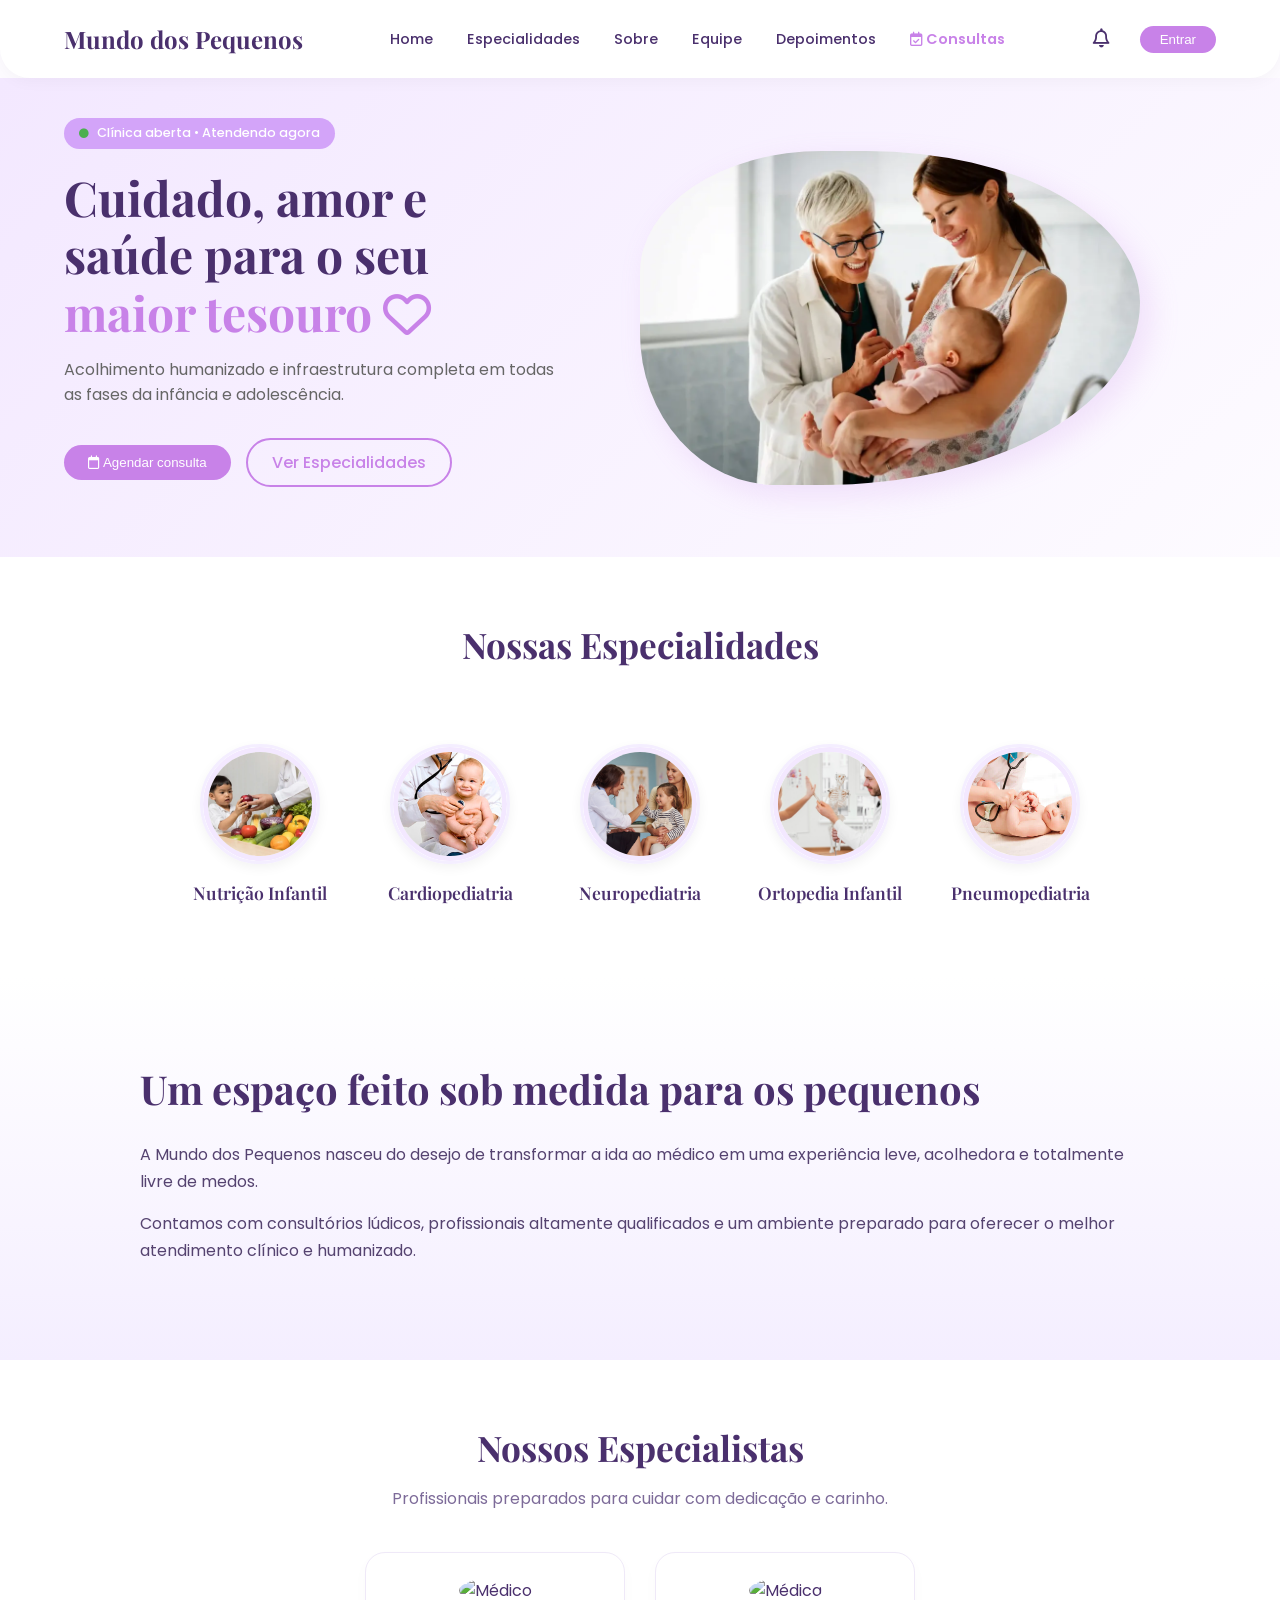
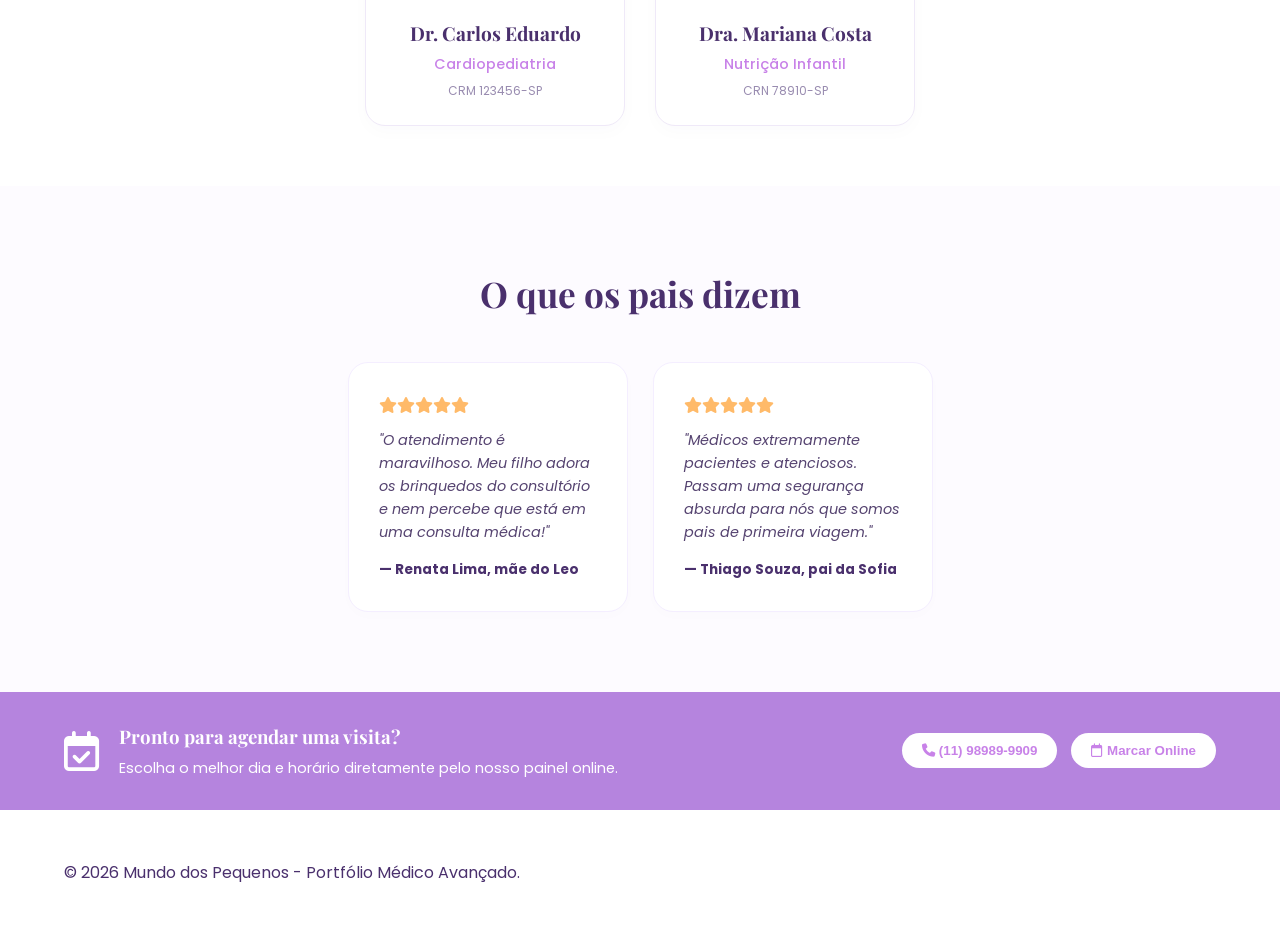
==== index.html @ 8f844f4b "Continuação Continuação do trabalho para teste" ====
<!doctype html>
<html lang="pt-BR">
  <head>
    <meta charset="UTF-8" />
    <meta name="viewport" content="width=device-width, initial-scale=1.0" />
    <title>Mundo dos Pequenos - Clínica Pediátrica</title>

    <link rel="preconnect" href="https://fonts.googleapis.com" />
    <link rel="preconnect" href="https://fonts.gstatic.com" crossorigin />
    <link
      href="https://fonts.googleapis.com/css2?family=Playfair+Display:wght=600;700&family=Poppins:wght=300;400;500;600&display=swap"
      rel="stylesheet"
    />
    <link
      rel="stylesheet"
      href="https://cdnjs.cloudflare.com/ajax/libs/font-awesome/6.4.0/css/all.min.css"
    />

    <script src="https://cdn.jsdelivr.net/npm/sweetalert2@11"></script>

    <link rel="stylesheet" href="css/styles.css" />
  </head>
  <body>
    <div id="authContainer" class="auth-overlay hidden">
      <div class="auth-box">
        <div class="auth-close-btn" id="btnFecharAuth">
          <i class="fa-solid fa-xmark"></i>
        </div>
        <div class="auth-header">
          <h2>Mundo dos Pequenos</h2>
          <p>Escolha seu perfil para continuar:</p>

          <div class="profile-selector">
            <button
              type="button"
              id="btnPerfilPaciente"
              class="btn-profile active"
            >
              <i class="fa-solid fa-user"></i> Paciente
            </button>
            <button type="button" id="btnPerfilMedico" class="btn-profile">
              <i class="fa-solid fa-user-doctor"></i> Médico
            </button>
          </div>
        </div>

        <div id="boxLogin" class="auth-form-box">
          <h3>
            Acessar Conta como
            <span id="lblPerfilLogin" class="highlight-text">Paciente</span>
          </h3>
          <form id="formLogin" autocomplete="off">
            <input
              type="email"
              id="loginEmail"
              placeholder="Seu e-mail de acesso"
              required
            />
            <input
              type="password"
              id="loginSenha"
              placeholder="Sua senha"
              required
            />
            <button type="submit" class="btn-primary bulk-btn">
              Entrar no Sistema
            </button>
          </form>
          <p class="auth-switch">
            Não tem uma conta?
            <a href="#" id="linkIrParaCadastro">Cadastre-se aqui</a>
          </p>
        </div>

        <div id="boxCadastro" class="auth-form-box hidden">
          <h3>
            Criar Conta de
            <span id="lblPerfilCadastro" class="highlight-text">Paciente</span>
          </h3>
          <form id="formCadastro" autocomplete="off">
            <input
              type="text"
              id="cadNome"
              placeholder="Nome Completo"
              required
            />
            <input
              type="email"
              id="cadEmail"
              placeholder="Seu melhor e-mail"
              required
            />
            <div id="wrapperCampoDinamico">
              <input
                type="tel"
                id="cadTelefone"
                placeholder="WhatsApp / Telefone com DDD"
                required
              />
            </div>
            <input
              type="password"
              id="cadSenha"
              placeholder="Crie uma senha de acesso"
              required
            />
            <button type="submit" class="btn-primary bulk-btn">
              Finalizar Registro
            </button>
          </form>
          <p class="auth-switch">
            Já possui uma conta?
            <a href="#" id="linkIrParaLogin">Faça Login aqui</a>
          </p>
        </div>
      </div>
    </div>

    <div id="mainContent">
      <header class="navbar">
        <div class="logo">
          <h2>Mundo dos Pequenos</h2>
        </div>
        <nav class="nav-links">
          <a href="#home">Home</a>
          <a href="#especialidades">Especialidades</a>
          <a href="#sobre">Sobre</a>
          <a href="#medicos">Equipe</a>
          <a href="#depoimentos">Depoimentos</a>
          <a
            href="#"
            id="linkMeusAgendamentos"
            style="color: var(--primary-purple); font-weight: 600"
            ><i class="fa-regular fa-calendar-check"></i> Consultas</a
          >
          <a
            href="#"
            id="linkVacinas"
            class="hidden"
            style="color: #107c41; font-weight: 600"
            ><i class="fa-solid fa-syringe"></i> Vacinação</a
          >
        </nav>
        <div class="nav-actions">
          <div
            class="notification-bell"
            id="btnNotificacoes"
            title="Notificações"
            style="
              cursor: pointer;
              position: relative;
              margin-right: 15px;
              font-size: 1.2rem;
              color: var(--dark-purple);
            "
          >
            <i class="fa-regular fa-bell"></i>
            <span
              class="bell-badge hidden"
              id="numNotificacoes"
              style="
                position: absolute;
                top: -5px;
                right: -5px;
                background: #d93838;
                color: white;
                border-radius: 50%;
                padding: 2px 6px;
                font-size: 0.65rem;
                font-weight: 700;
              "
              >0</span
            >
          </div>

          <span id="userBadge" class="user-badge hidden"
            ><i class="fa-solid fa-circle-user"></i>
            <span id="lblMensagemBoasVindas">Olá,</span>
            <strong id="lblNomeUsuario">Usuário</strong></span
          >
          <button type="button" id="btnSair" class="btn-outline-small hidden">
            <i class="fa-solid fa-right-from-bracket"></i> Sair
          </button>
          <button
            type="button"
            id="btnEntrarNav"
            class="btn-primary"
            style="padding: 6px 20px"
          >
            Entrar
          </button>
        </div>
      </header>

      <section id="home" class="hero">
        <div class="hero-content">
          <span class="status-pill"
            ><i class="fa-solid fa-circle"></i> Clínica aberta • Atendendo
            agora</span
          >
          <h1>
            Cuidado, amor e saúde para o seu
            <span>maior tesouro <i class="fa-regular fa-heart"></i></span>
          </h1>
          <p>
            Acolhimento humanizado e infraestrutura completa em todas as fases
            da infância e adolescência.
          </p>
          <div class="hero-buttons">
            <button type="button" id="heroBtnAgendar" class="btn-primary">
              <i class="fa-regular fa-calendar"></i> Agendar consulta
            </button>
            <a href="#especialidades" class="btn-outline">Ver Especialidades</a>
          </div>
        </div>
        <div class="hero-image">
          <img
            src="img/imagem1.jpg"
            alt="Médica e bebê sorrindo"
            onerror="
              this.src =
                'https://placehold.co/450x450/C882E8/FFF?text=Mundo+dos+Pequenos'
            "
          />
        </div>
      </section>

      <section
        id="especialidades"
        class="specialties"
        style="padding: 60px 20px; text-align: center; background: #fff"
      >
        <h2
          style="
            font-family: &quot;Playfair Display&quot;, serif;
            font-size: 2.2rem;
            margin-bottom: 40px;
            color: var(--dark-purple);
          "
        >
          Nossas Especialidades
        </h2>
        <div
          class="specialties-grid"
          style="
            display: flex;
            justify-content: center;
            gap: 30px;
            flex-wrap: wrap;
          "
        >
          <div class="specialty-card" style="text-align: center; width: 160px">
            <div
              class="specialty-circle"
              style="
                width: 120px;
                height: 120px;
                border-radius: 50%;
                overflow: hidden;
                margin: 0 auto 15px;
                border: 3px solid #f4eeff;
                box-shadow: 0 4px 12px rgba(0, 0, 0, 0.05);
              "
            >
              <img
                src="img/nutricao.jpg"
                alt="Nutrição Infantil"
                style="width: 100%; height: 100%; object-fit: cover"
                onerror="
                  this.src =
                    'https://placehold.co/120x120/C882E8/FFF?text=Nutrição'
                "
              />
            </div>
            <h3
              style="
                font-size: 1.1rem;
                color: var(--dark-purple);
                font-weight: 600;
              "
            >
              Nutrição Infantil
            </h3>
          </div>

          <div class="specialty-card" style="text-align: center; width: 160px">
            <div
              class="specialty-circle"
              style="
                width: 120px;
                height: 120px;
                border-radius: 50%;
                overflow: hidden;
                margin: 0 auto 15px;
                border: 3px solid #f4eeff;
                box-shadow: 0 4px 12px rgba(0, 0, 0, 0.05);
              "
            >
              <img
                src="img/cardio.jpg"
                alt="Cardiopediatria"
                style="width: 100%; height: 100%; object-fit: cover"
                onerror="
                  this.src =
                    'https://placehold.co/120x120/C882E8/FFF?text=Cardio'
                "
              />
            </div>
            <h3
              style="
                font-size: 1.1rem;
                color: var(--dark-purple);
                font-weight: 600;
              "
            >
              Cardiopediatria
            </h3>
          </div>

          <div class="specialty-card" style="text-align: center; width: 160px">
            <div
              class="specialty-circle"
              style="
                width: 120px;
                height: 120px;
                border-radius: 50%;
                overflow: hidden;
                margin: 0 auto 15px;
                border: 3px solid #f4eeff;
                box-shadow: 0 4px 12px rgba(0, 0, 0, 0.05);
              "
            >
              <img
                src="img/neuro.jpg"
                alt="Neuropediatria"
                style="width: 100%; height: 100%; object-fit: cover"
                onerror="
                  this.src =
                    'https://placehold.co/120x120/C882E8/FFF?text=Neuro'
                "
              />
            </div>
            <h3
              style="
                font-size: 1.1rem;
                color: var(--dark-purple);
                font-weight: 600;
              "
            >
              Neuropediatria
            </h3>
          </div>

          <div class="specialty-card" style="text-align: center; width: 160px">
            <div
              class="specialty-circle"
              style="
                width: 120px;
                height: 120px;
                border-radius: 50%;
                overflow: hidden;
                margin: 0 auto 15px;
                border: 3px solid #f4eeff;
                box-shadow: 0 4px 12px rgba(0, 0, 0, 0.05);
              "
            >
              <img
                src="img/ortopedia.jpg"
                alt="Ortopedia Infantil"
                style="width: 100%; height: 100%; object-fit: cover"
                onerror="
                  this.src =
                    'https://placehold.co/120x120/C882E8/FFF?text=Ortopedia'
                "
              />
            </div>
            <h3
              style="
                font-size: 1.1rem;
                color: var(--dark-purple);
                font-weight: 600;
              "
            >
              Ortopedia Infantil
            </h3>
          </div>

          <div class="specialty-card" style="text-align: center; width: 160px">
            <div
              class="specialty-circle"
              style="
                width: 120px;
                height: 120px;
                border-radius: 50%;
                overflow: hidden;
                margin: 0 auto 15px;
                border: 3px solid #f4eeff;
                box-shadow: 0 4px 12px rgba(0, 0, 0, 0.05);
              "
            >
              <img
                src="img/pneumo.jpg"
                alt="Pneumopediatria"
                style="width: 100%; height: 100%; object-fit: cover"
                onerror="
                  this.src =
                    'https://placehold.co/120x120/C882E8/FFF?text=Pneumo'
                "
              />
            </div>
            <h3
              style="
                font-size: 1.1rem;
                color: var(--dark-purple);
                font-weight: 600;
              "
            >
              Pneumopediatria
            </h3>
          </div>
        </div>
      </section>

      <section
        id="sobre"
        class="about"
        style="
          padding: 80px 20px;
          background: linear-gradient(180deg, #fff 0%, #f4eeff 100%);
        "
      >
        <div
          class="about-container"
          style="
            max-width: 1000px;
            margin: 0 auto;
            display: flex;
            align-items: center;
            gap: 20px;
          "
        >
          <div class="about-content" style="flex: 1">
            <h2
              style="
                font-family: &quot;Playfair Display&quot;, serif;
                font-size: 2.5rem;
                color: var(--dark-purple);
                margin-bottom: 20px;
              "
            >
              Um espaço feito sob medida para os pequenos
            </h2>
            <p style="color: #554370; line-height: 1.7; margin-bottom: 15px">
              A Mundo dos Pequenos nasceu do desejo de transformar a ida ao
              médico em uma experiência leve, acolhedora e totalmente livre de
              medos.
            </p>
            <p style="color: #554370; line-height: 1.7">
              Contamos com consultórios lúdicos, profissionais altamente
              qualificados e um ambiente preparado para oferecer o melhor
              atendimento clínico e humanizado.
            </p>
          </div>
        </div>
      </section>

      <section
        id="medicos"
        class="doctors"
        style="padding: 60px 20px; text-align: center; background: white"
      >
        <h2
          style="
            font-family: &quot;Playfair Display&quot;, serif;
            font-size: 2.2rem;
            margin-bottom: 10px;
            color: var(--dark-purple);
          "
        >
          Nossos Especialistas
        </h2>
        <p style="color: #7d6b99; margin-bottom: 40px">
          Profissionais preparados para cuidar com dedicação e carinho.
        </p>
        <div
          class="doctors-grid"
          style="
            display: flex;
            justify-content: center;
            gap: 30px;
            flex-wrap: wrap;
          "
        >
          <div
            class="doctor-card"
            style="
              background: white;
              border: 1px solid #efe9f8;
              border-radius: 20px;
              padding: 25px;
              width: 260px;
              box-shadow: 0 6px 18px rgba(74, 48, 109, 0.02);
            "
          >
            <img
              src="https://placehold.co/120x120/EFE9F8/6c5a85?text=Dr"
              style="border-radius: 50%; margin-bottom: 15px"
              alt="Médico"
            />
            <h3 style="color: var(--dark-purple); font-size: 1.2rem">
              Dr. Carlos Eduardo
            </h3>
            <p
              style="
                color: var(--primary-purple);
                font-size: 0.9rem;
                font-weight: 500;
                margin-top: 4px;
              "
            >
              Cardiopediatria
            </p>
            <span
              style="
                font-size: 0.75rem;
                color: #998cb0;
                display: block;
                margin-top: 5px;
              "
              >CRM 123456-SP</span
            >
          </div>
          <div
            class="doctor-card"
            style="
              background: white;
              border: 1px solid #efe9f8;
              border-radius: 20px;
              padding: 25px;
              width: 260px;
              box-shadow: 0 6px 18px rgba(74, 48, 109, 0.02);
            "
          >
            <img
              src="https://placehold.co/120x120/EFE9F8/6c5a85?text=Dra"
              style="border-radius: 50%; margin-bottom: 15px"
              alt="Médica"
            />
            <h3 style="color: var(--dark-purple); font-size: 1.2rem">
              Dra. Mariana Costa
            </h3>
            <p
              style="
                color: var(--primary-purple);
                font-size: 0.9rem;
                font-weight: 500;
                margin-top: 4px;
              "
            >
              Nutrição Infantil
            </p>
            <span
              style="
                font-size: 0.75rem;
                color: #998cb0;
                display: block;
                margin-top: 5px;
              "
              >CRN 78910-SP</span
            >
          </div>
        </div>
      </section>

      <section
        id="depoimentos"
        class="testimonials"
        style="padding: 80px 20px; background: #fdfbff; text-align: center"
      >
        <h2
          style="
            font-family: &quot;Playfair Display&quot;, serif;
            font-size: 2.2rem;
            margin-bottom: 40px;
            color: var(--dark-purple);
          "
        >
          O que os pais dizem
        </h2>
        <div
          class="testimonials-container"
          style="
            display: flex;
            justify-content: center;
            gap: 25px;
            flex-wrap: wrap;
            max-width: 1000px;
            margin: 0 auto;
          "
        >
          <div
            class="testimonial-card"
            style="
              background: white;
              padding: 30px;
              border-radius: 20px;
              width: 280px;
              border: 1px solid #f4eeff;
              text-align: left;
              box-shadow: 0 4px 15px rgba(0, 0, 0, 0.01);
            "
          >
            <div style="color: #ffba69; margin-bottom: 10px">
              <i class="fa-solid fa-star"></i><i class="fa-solid fa-star"></i
              ><i class="fa-solid fa-star"></i><i class="fa-solid fa-star"></i
              ><i class="fa-solid fa-star"></i>
            </div>
            <p
              style="
                font-style: italic;
                color: #554370;
                font-size: 0.9rem;
                line-height: 1.6;
              "
            >
              "O atendimento é maravilhoso. Meu filho adora os brinquedos do
              consultório e nem percebe que está em uma consulta médica!"
            </p>
            <strong
              style="
                display: block;
                margin-top: 15px;
                color: var(--dark-purple);
                font-size: 0.85rem;
              "
              >— Renata Lima, mãe do Leo</strong
            >
          </div>
          <div
            class="testimonial-card"
            style="
              background: white;
              padding: 30px;
              border-radius: 20px;
              width: 280px;
              border: 1px solid #f4eeff;
              text-align: left;
              box-shadow: 0 4px 15px rgba(0, 0, 0, 0.01);
            "
          >
            <div style="color: #ffba69; margin-bottom: 10px">
              <i class="fa-solid fa-star"></i><i class="fa-solid fa-star"></i
              ><i class="fa-solid fa-star"></i><i class="fa-solid fa-star"></i
              ><i class="fa-solid fa-star"></i>
            </div>
            <p
              style="
                font-style: italic;
                color: #554370;
                font-size: 0.9rem;
                line-height: 1.6;
              "
            >
              "Médicos extremamente pacientes e atenciosos. Passam uma segurança
              absurda para nós que somos pais de primeira viagem."
            </p>
            <strong
              style="
                display: block;
                margin-top: 15px;
                color: var(--dark-purple);
                font-size: 0.85rem;
              "
              >— Thiago Souza, pai da Sofia</strong
            >
          </div>
        </div>
      </section>

      <section id="contato" class="cta-banner">
        <div class="cta-text">
          <i class="fa-regular fa-calendar-check"></i>
          <div>
            <h3>Pronto para agendar uma visita?</h3>
            <p>
              Escolha o melhor dia e horário diretamente pelo nosso painel
              online.
            </p>
          </div>
        </div>
        <div class="cta-actions" id="wrapperAcoesAgendamento">
          <button type="button" class="btn-white">
            <i class="fa-solid fa-phone"></i> (11) 98989-9909
          </button>
          <button type="button" id="footerBtnAgendar" class="btn-white">
            <i class="fa-regular fa-calendar"></i> Marcar Online
          </button>
        </div>
      </section>

      <footer>
        <p>&copy; 2026 Mundo dos Pequenos - Portfólio Médico Avançado.</p>
      </footer>
    </div>

    <script src="js/script.js"></script>
  </body>
</html>
---- css/styles.css ----
:root {
  --primary-purple: #c882e8;
  --light-purple: #f3e8ff;
  --dark-purple: #4a306d;
  --white: #ffffff;
  --font-heading: "Playfair Display", serif;
  --font-body: "Poppins", sans-serif;
}

* {
  margin: 0;
  padding: 0;
  box-sizing: border-box;
}

html {
  scroll-behavior: smooth;
}

body {
  font-family: var(--font-body);
  color: var(--dark-purple);
  background-color: #fdfbff;
  line-height: 1.6;
  overflow-x: hidden;
}

h1,
h2,
h3,
h4 {
  font-family: var(--font-heading);
  color: var(--dark-purple);
}

a {
  text-decoration: none;
  color: inherit;
}

/* Utilitários de Visibilidade Globais */
.hidden {
  display: none !important;
}
.hidden-content {
  display: none;
}
.visible-content {
  display: block !important;
}

/* Destaque de Texto */
.highlight-text {
  color: var(--primary-purple);
  font-weight: 600;
}

/* Alertas customizados de Login */
.auth-toast {
  padding: 12px;
  border-radius: 12px;
  background-color: #ffeaea;
  color: #cc3333;
  font-size: 0.85rem;
  margin-bottom: 15px;
  text-align: center;
  border: 1px solid #ffaaaa;
  font-weight: 500;
}
.auth-toast.success {
  background-color: #e6ffe6;
  color: #227722;
  border-color: #a8ffa8;
}

/* Botões */
.btn-primary {
  background-color: var(--primary-purple);
  color: var(--white);
  padding: 10px 24px;
  border-radius: 30px;
  font-weight: 500;
  transition: opacity 0.3s;
  border: none;
  cursor: pointer;
  display: inline-block;
  text-align: center;
}
.btn-primary:hover {
  opacity: 0.8;
}

.bulk-btn {
  width: 100%;
  padding: 12px;
  font-size: 1rem;
  border-radius: 25px !important;
}

.btn-outline {
  background-color: transparent;
  color: var(--primary-purple);
  padding: 10px 24px;
  border-radius: 30px;
  border: 2px solid var(--primary-purple);
  font-weight: 500;
  display: inline-block;
}

.btn-outline-purple {
  background-color: transparent;
  color: var(--primary-purple);
  padding: 10px 24px;
  border-radius: 30px;
  border: 1px solid var(--primary-purple);
  font-weight: 500;
  display: inline-block;
  margin-top: 15px;
  cursor: pointer;
}

.btn-outline-small {
  background-color: transparent;
  color: #cc3333;
  padding: 5px 15px;
  border-radius: 20px;
  border: 1px solid #cc3333;
  font-size: 0.8rem;
  cursor: pointer;
  font-weight: 500;
  display: inline-flex;
  align-items: center;
  gap: 5px;
}
.btn-outline-small:hover {
  background-color: #cc3333;
  color: var(--white);
}

.btn-small {
  background-color: var(--primary-purple);
  color: var(--white);
  padding: 5px 20px;
  border-radius: 20px;
  font-size: 0.85rem;
  display: inline-block;
}

.btn-white {
  background-color: var(--white);
  color: var(--primary-purple);
  padding: 10px 20px;
  border-radius: 30px;
  border: none;
  font-weight: 600;
  cursor: pointer;
  margin-left: 10px;
}

/* INTERFACE DE AUTENTICAÇÃO (SISTEMA DE LOGIN DE ENTRADA) */
.auth-overlay {
  position: fixed;
  top: 0;
  left: 0;
  width: 100%;
  height: 100%;
  background: linear-gradient(135deg, #f3e8ff 0%, #ead6ff 100%);
  display: flex;
  justify-content: center;
  align-items: center;
  z-index: 2000;
}
.auth-box {
  background-color: var(--white);
  padding: 40px;
  border-radius: 24px;
  width: 100%;
  max-width: 460px;
  box-shadow: 0 15px 35px rgba(74, 48, 109, 0.1);
}
.auth-header {
  text-align: center;
  margin-bottom: 25px;
}
.auth-header h2 {
  font-size: 2.2rem;
  color: var(--dark-purple);
  margin-bottom: 5px;
}
.auth-header p {
  font-size: 0.85rem;
  color: #777;
}
.profile-selector {
  display: flex;
  gap: 10px;
  margin-top: 15px;
  background-color: #f6f0fc;
  padding: 5px;
  border-radius: 30px;
}
.btn-profile {
  flex: 1;
  padding: 10px;
  border: none;
  background-color: transparent;
  border-radius: 25px;
  font-family: var(--font-body);
  font-size: 0.9rem;
  font-weight: 500;
  color: #777;
  cursor: pointer;
  transition: all 0.3s;
}
.btn-profile.active {
  background-color: var(--primary-purple);
  color: var(--white);
}
.auth-form-box h3 {
  font-size: 1.1rem;
  margin-bottom: 15px;
  color: var(--dark-purple);
}
.auth-form-box form {
  display: flex;
  flex-direction: column;
  gap: 12px;
}
.auth-form-box input {
  width: 100%;
  padding: 12px 18px;
  border-radius: 25px;
  border: 1px solid #e1d5f2;
  background-color: #fdfbff;
  font-family: var(--font-body);
  font-size: 0.9rem;
  outline: none;
  color: var(--dark-purple);
}
.auth-form-box input:focus {
  border-color: var(--primary-purple);
}
.auth-switch {
  text-align: center;
  font-size: 0.85rem;
  margin-top: 15px;
  color: #666;
}
.auth-switch a {
  color: var(--primary-purple);
  font-weight: 600;
}

/* Layout Principal (Navbar) */
.navbar {
  display: flex;
  justify-content: space-between;
  align-items: center;
  padding: 20px 5%;
  background-color: var(--white);
  border-radius: 0 0 30px 30px;
  box-shadow: 0 4px 15px rgba(0, 0, 0, 0.03);
  position: sticky;
  top: 0;
  z-index: 100;
}
.nav-links a {
  margin: 0 15px;
  font-weight: 500;
  font-size: 0.9rem;
}
.nav-links a:hover {
  color: var(--primary-purple);
}
.nav-actions {
  display: flex;
  align-items: center;
  gap: 15px;
}
.user-badge {
  font-size: 0.85rem;
  color: var(--dark-purple);
}
.user-badge i {
  color: var(--primary-purple);
  margin-right: 4px;
}

/* Hero Section */
.hero {
  display: flex;
  align-items: center;
  justify-content: space-between;
  padding: 40px 5%;
  background: linear-gradient(135deg, #f3e8ff 0%, #fdfbff 100%);
}
.hero-content {
  flex: 1;
  max-width: 500px;
}
.status-pill {
  background-color: #d3a4f9;
  color: var(--white);
  padding: 5px 15px;
  border-radius: 20px;
  font-size: 0.8rem;
  font-weight: 500;
  display: inline-block;
  margin-bottom: 20px;
}
.status-pill i {
  font-size: 0.6rem;
  margin-right: 5px;
  color: #4caf50;
}
.hero h1 {
  font-size: 3rem;
  line-height: 1.2;
  margin-bottom: 15px;
}
.hero h1 span {
  color: var(--primary-purple);
}
.hero p {
  font-size: 1rem;
  margin-bottom: 30px;
  color: #666;
}
.hero-buttons {
  margin-bottom: 30px;
  display: flex;
  gap: 15px;
  align-items: center;
}
.hero-features {
  display: flex;
  gap: 15px;
  font-size: 0.8rem;
  font-weight: 500;
}
.hero-features i {
  color: #a8d08d;
}
.hero-image {
  flex: 1;
  display: flex;
  justify-content: center;
}
.hero-image img {
  width: 90%;
  max-width: 500px;
  border-radius: 40% 60% 70% 30% / 40% 50% 60% 50%;
  box-shadow: 10px 10px 30px rgba(200, 130, 232, 0.2);
}

/* Especialidades */
.specialties {
  display: flex;
  justify-content: center;
  gap: 30px;
  padding: 60px 5%;
  background-color: #fdfbff;
  flex-wrap: wrap;
}
.specialty-card {
  text-align: center;
  width: 150px;
}
.specialty-card img {
  width: 130px;
  height: 130px;
  border-radius: 50%;
  object-fit: cover;
  margin-bottom: 15px;
  border: 5px solid var(--light-purple);
}
.specialty-card h3 {
  font-size: 1rem;
  margin-bottom: 10px;
}

/* Conceito Section */
.concept {
  display: flex;
  align-items: center;
  padding: 60px 5%;
  background-color: var(--light-purple);
}
.concept-content {
  flex: 1;
  padding-right: 40px;
}
.concept-content .subtitle {
  color: var(--primary-purple);
  font-weight: 600;
  font-size: 0.9rem;
}
.concept-content h2 {
  font-size: 2.5rem;
  margin: 10px 0 20px;
}
.concept-image {
  flex: 1;
  position: relative;
  display: flex;
  justify-content: center;
}
.concept-image img {
  width: 300px;
  border-radius: 20px;
}
.quote-blob {
  position: absolute;
  bottom: -30px;
  right: 20px;
  background-color: #d3a4f9;
  padding: 25px;
  border-radius: 40% 60% 70% 30% / 40% 50% 60% 50%;
  color: var(--dark-purple);
  max-width: 250px;
  font-size: 0.85rem;
  box-shadow: 0 10px 20px rgba(0, 0, 0, 0.1);
}
.quote-blob strong {
  display: block;
  margin-top: 10px;
  color: var(--white);
}

/* Sobre Nós */
.about {
  display: flex;
  align-items: center;
  padding: 80px 5%;
  gap: 50px;
}
.about-image img {
  width: 100%;
  max-width: 400px;
  border-radius: 200px 200px 20px 20px;
}
.about-content {
  flex: 1;
}
.about-content h2 {
  font-size: 2.5rem;
  margin-bottom: 20px;
}
.about-content p {
  margin-bottom: 15px;
  color: #555;
}
.about-cards {
  display: flex;
  gap: 20px;
  margin-top: 30px;
}
.info-card {
  background-color: #f8efff;
  padding: 20px;
  border-radius: 15px;
  flex: 1;
  text-align: center;
  border: 1px solid #eed4ff;
}
.info-card i {
  font-size: 1.5rem;
  color: var(--primary-purple);
  margin-bottom: 10px;
}
.info-card h4 {
  margin-bottom: 5px;
  font-size: 1rem;
}
.info-card p {
  font-size: 0.8rem;
  margin: 0;
}

/* Banner de Agendamento */
.cta-banner {
  background-color: #b584de;
  padding: 30px 5%;
  display: flex;
  justify-content: space-between;
  align-items: center;
  color: var(--white);
}
.cta-text {
  display: flex;
  align-items: center;
  gap: 20px;
}
.cta-text i {
  font-size: 2.5rem;
}
.cta-text h3 {
  color: var(--white);
  margin-bottom: 5px;
}
.cta-text p {
  font-size: 0.9rem;
  margin: 0;
}

/* ESTILIZAÇÃO COMPLETA DA NOVA PÁGINA DE AGENDAMENTO */
.page-agendamento {
  background: linear-gradient(135deg, #fdfbff 0%, #f5ecff 100%);
  min-height: 100vh;
}
.agendamento-container {
  display: flex;
  justify-content: center;
  align-items: center;
  padding: 60px 5%;
}
.agendamento-box {
  background-color: var(--white);
  width: 100%;
  max-width: 600px;
  padding: 40px;
  border-radius: 24px;
  box-shadow: 0 10px 30px rgba(74, 48, 109, 0.05);
  border: 1px solid #eadfff;
}
.form-title {
  text-align: center;
  margin-bottom: 30px;
}
.form-title i {
  font-size: 2.5rem;
  color: var(--primary-purple);
  margin-bottom: 10px;
}
.form-title h2 {
  font-size: 2rem;
}
.form-title p {
  font-size: 0.9rem;
  color: #666;
}

.form-group {
  display: flex;
  flex-direction: column;
  gap: 8px;
  margin-bottom: 20px;
}
.form-group-row {
  display: flex;
  gap: 20px;
}
.form-group-row .form-group {
  flex: 1;
}

.form-group label {
  font-size: 0.85rem;
  font-weight: 500;
  color: var(--dark-purple);
}
.form-group input,
.form-group select,
.form-group textarea {
  width: 100%;
  padding: 12px 18px;
  border-radius: 15px;
  border: 1px solid #e1d5f2;
  background-color: #fdfbff;
  font-family: var(--font-body);
  font-size: 0.9rem;
  color: var(--dark-purple);
  outline: none;
}
.form-group input:focus,
.form-group select:focus,
.form-group textarea:focus {
  border-color: var(--primary-purple);
}

/* Footer */
footer {
  display: flex;
  justify-content: space-between;
  padding: 50px 5%;
  background-color: var(--white);
  flex-wrap: wrap;
}
.footer-col h4 {
  margin-bottom: 20px;
  font-size: 1.1rem;
}
.footer-col a {
  display: block;
  margin-bottom: 10px;
  font-size: 0.9rem;
  color: #666;
  transition: color 0.3s;
}
.footer-col a:hover {
  color: var(--primary-purple);
}
.contact p {
  margin-bottom: 10px;
  font-size: 0.9rem;
  color: #666;
}
.contact i {
  color: var(--primary-purple);
  margin-right: 8px;
}
.social-icons a {
  display: inline-block;
  margin-right: 15px;
  font-size: 1.5rem;
  color: var(--dark-purple);
}
.social-icons a:hover {
  color: var(--primary-purple);
}

/* Responsividade */
@media (max-width: 768px) {
  .hero,
  .concept,
  .about,
  .cta-banner {
    flex-direction: column;
    text-align: center;
  }
  .nav-links {
    display: none;
  }
  .hero-buttons {
    justify-content: center;
    flex-wrap: wrap;
  }
  .concept-content {
    padding-right: 0;
    margin-bottom: 40px;
  }
  .cta-actions {
    margin-top: 20px;
  }
  .quote-blob {
    position: relative;
    bottom: 0;
    right: 0;
    margin: -30px auto 0;
  }
  .about-cards {
    flex-direction: column;
  }
  footer {
    flex-direction: column;
    gap: 30px;
  }
  .auth-box {
    padding: 25px;
    margin: 15px;
  }
  .form-group-row {
    flex-direction: column;
    gap: 0;
  }
}
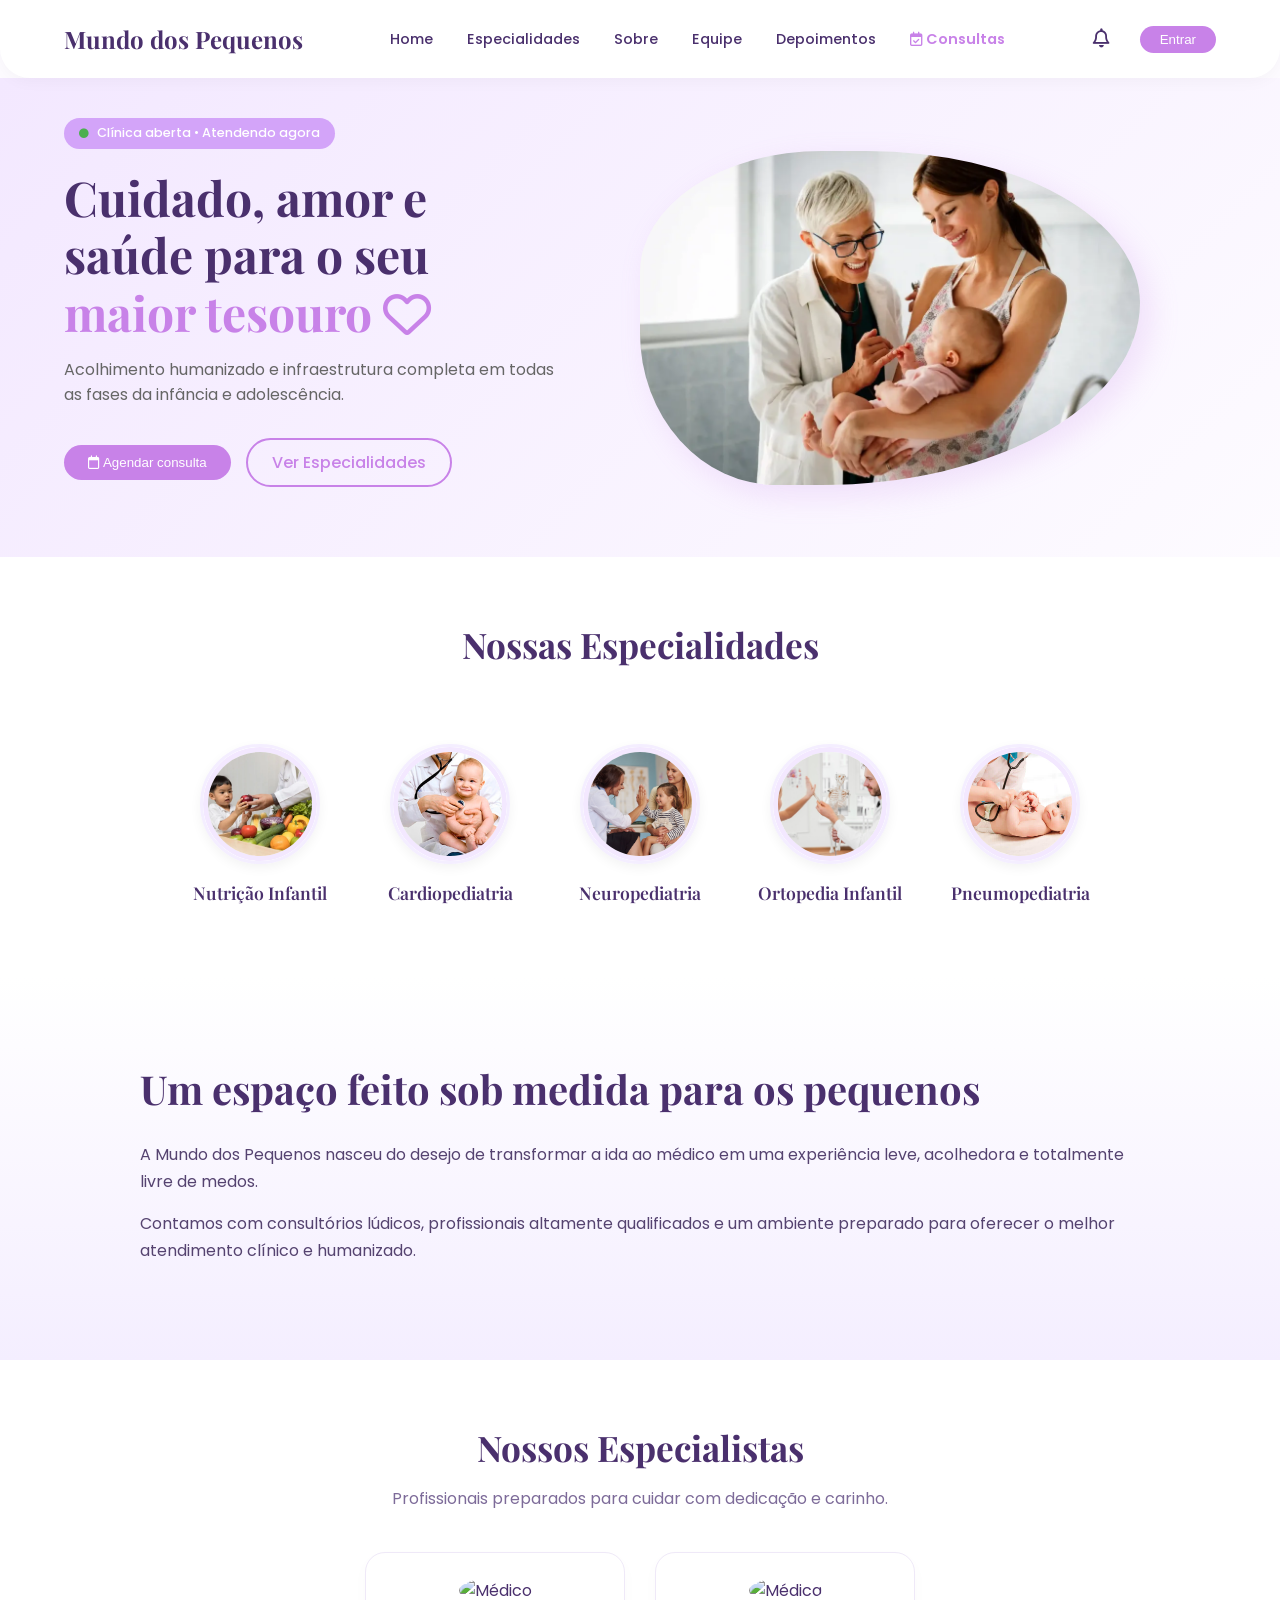
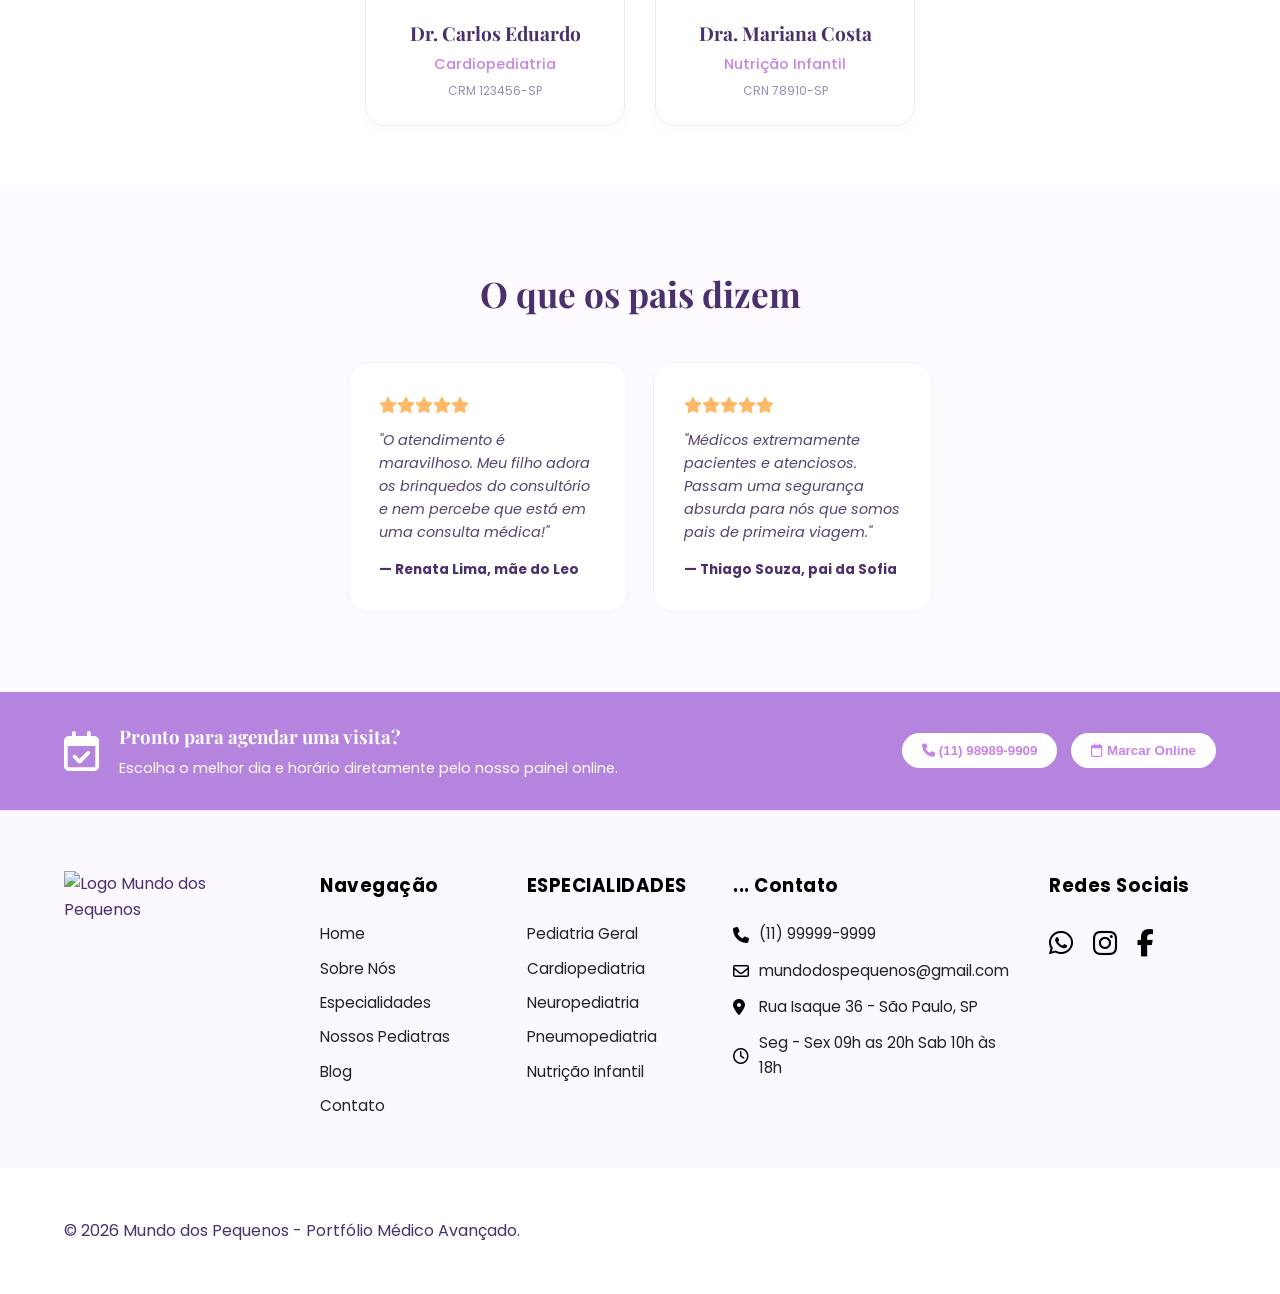
==== commit 760e5ef3: "." ====
--- a/index.html
+++ b/index.html
@@ -697,6 +697,51 @@
           </button>
         </div>
       </section>
+    <footer id="contato" class="main-footer">
+    <div class="footer-container">
+        
+        <div class="footer-col">
+            <img src="img/logo-mundo-dos-pequenos.png" alt="Logo Mundo dos Pequenos" class="footer-logo-img">
+        </div>
+
+        <div class="footer-col">
+            <h4>Navegação</h4>
+            <a href="index.html">Home</a>
+            <a href="#sobre">Sobre Nós</a>
+            <a href="#especialidades">Especialidades</a>
+            <a href="#pediatras">Nossos Pediatras</a>
+            <a href="#blog">Blog</a>
+            <a href="#contato">Contato</a>
+        </div>
+
+        <div class="footer-col">
+            <h4>ESPECIALIDADES</h4>
+            <span>Pediatria Geral</span>
+            <span>Cardiopediatria</span>
+            <span>Neuropediatria</span>
+            <span>Pneumopediatria</span>
+            <span>Nutrição Infantil</span>
+        </div>
+
+        <div class="footer-col footer-contact">
+            <h4>... Contato</h4>
+            <p><i class="fa-solid fa-phone"></i> (11) 99999-9999</p>
+            <p><i class="fa-regular fa-envelope"></i> mundodospequenos@gmail.com</p>
+            <p><i class="fa-solid fa-location-dot"></i> Rua Isaque 36 - São Paulo, SP</p>
+            <p><i class="fa-regular fa-clock"></i> Seg - Sex 09h as 20h Sab 10h às 18h</p>
+        </div>
+
+        <div class="footer-col">
+            <h4>Redes Sociais</h4>
+            <div class="social-medias">
+                <a href="#" target="_blank" aria-label="WhatsApp"><i class="fa-brands fa-whatsapp"></i></a>
+                <a href="#" target="_blank" aria-label="Instagram"><i class="fa-brands fa-instagram"></i></a>
+                <a href="#" target="_blank" aria-label="Facebook"><i class="fa-brands fa-facebook-f"></i></a>
+            </div>
+        </div>
+
+    </div>
+</footer>
 
       <footer>
         <p>&copy; 2026 Mundo dos Pequenos - Portfólio Médico Avançado.</p>
--- a/css/styles.css
+++ b/css/styles.css
@@ -664,3 +664,118 @@
     gap: 0;
   }
 }
+/* ==========================================
+   ESTILOS DO RODAPÉ (DA FOTO)
+   ========================================== */
+.main-footer {
+  background-color: #fcf8ff;
+  padding: 60px 5% 40px;
+  border-top: 1px solid #efe6fc;
+}
+
+.footer-container {
+  max-width: 1200px;
+  margin: 0 auto;
+  display: grid;
+  grid-template-columns: 1.3fr 1fr 1fr 1.5fr 1fr;
+  gap: 40px;
+}
+
+.footer-logo-img {
+  max-width: 160px;
+  height: auto;
+}
+
+.footer-col h4 {
+  font-family: "Poppins", sans-serif;
+  color: #000000;
+  font-size: 1.15rem;
+  font-weight: 700;
+  margin-bottom: 22px;
+  text-transform: none;
+  letter-spacing: 0.5px;
+}
+
+.footer-col a,
+.footer-col span {
+  display: block;
+  color: #222222;
+  font-size: 0.95rem;
+  margin-bottom: 10px;
+  font-weight: 400;
+  font-family: "Poppins", sans-serif;
+  text-decoration: none;
+}
+
+.footer-col a:hover {
+  color: #c882e8;
+}
+
+.footer-contact p {
+  font-size: 0.95rem;
+  color: #222222;
+  margin-bottom: 12px;
+  display: flex;
+  align-items: center;
+  gap: 10px;
+  font-family: "Poppins", sans-serif;
+}
+
+.footer-contact i {
+  color: #000000;
+  width: 16px;
+  font-size: 1rem;
+}
+
+.social-medias {
+  display: flex;
+  gap: 20px;
+  margin-top: 5px;
+}
+
+.social-medias a {
+  font-size: 1.7rem;
+  color: #000000;
+  transition: color 0.2s, transform 0.2s;
+  display: inline-block;
+}
+
+.social-medias a:hover {
+  color: #c882e8;
+  transform: scale(1.1);
+}
+
+/* Responsividade do Banner e Rodapé */
+@media (max-width: 992px) {
+  .footer-container {
+    grid-template-columns: repeat(auto-fit, minmax(220px, 1fr));
+    gap: 30px;
+  }
+  .cta-banner {
+    flex-direction: column;
+    text-align: center;
+    gap: 25px;
+    padding: 30px 20px;
+  }
+  .cta-left {
+    flex-direction: column;
+    gap: 10px;
+  }
+  .cta-right {
+    padding-right: 0;
+    flex-direction: column;
+    width: 100%;
+    gap: 15px;
+  }
+  .cta-phone-btn,
+  .cta-action-btn {
+    width: 100%;
+    justify-content: center;
+  }
+  .cta-mascote {
+    display: none;
+  }
+}
+.pedro{
+  text-align: center;
+}
